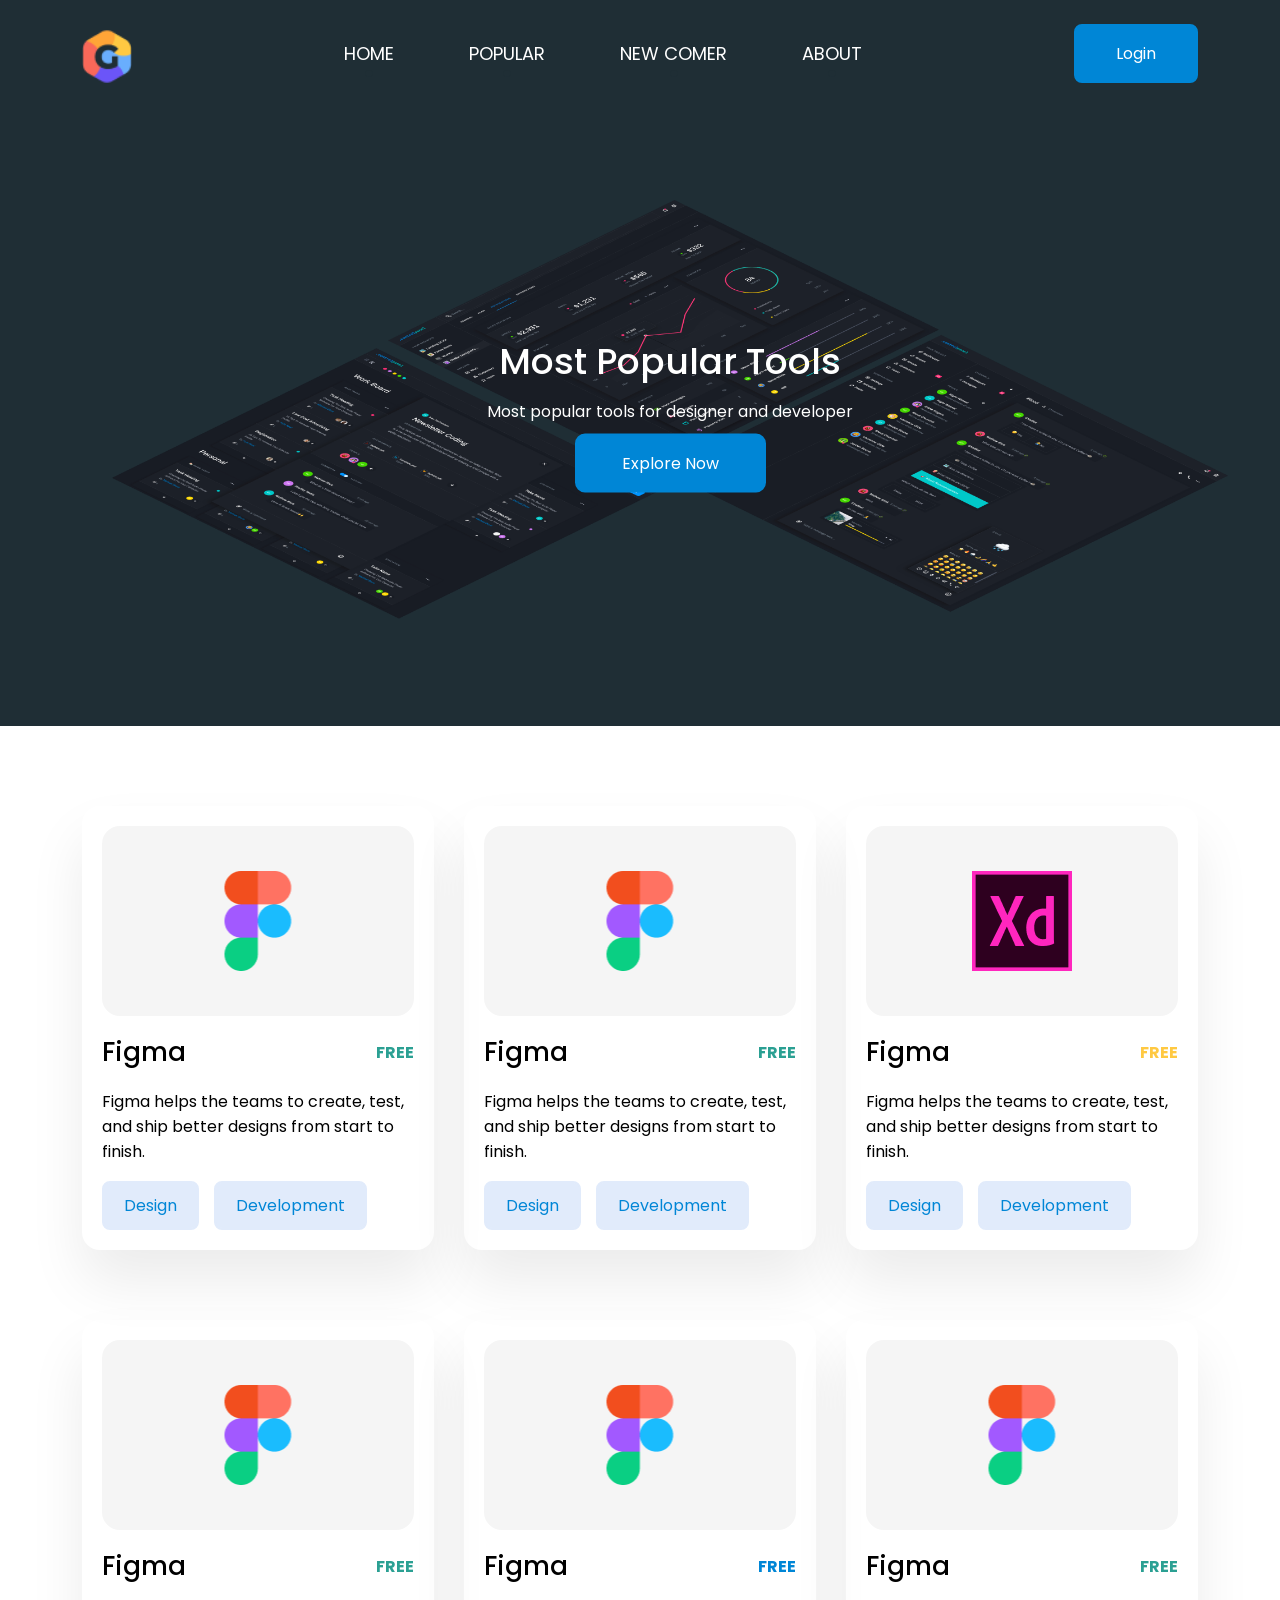
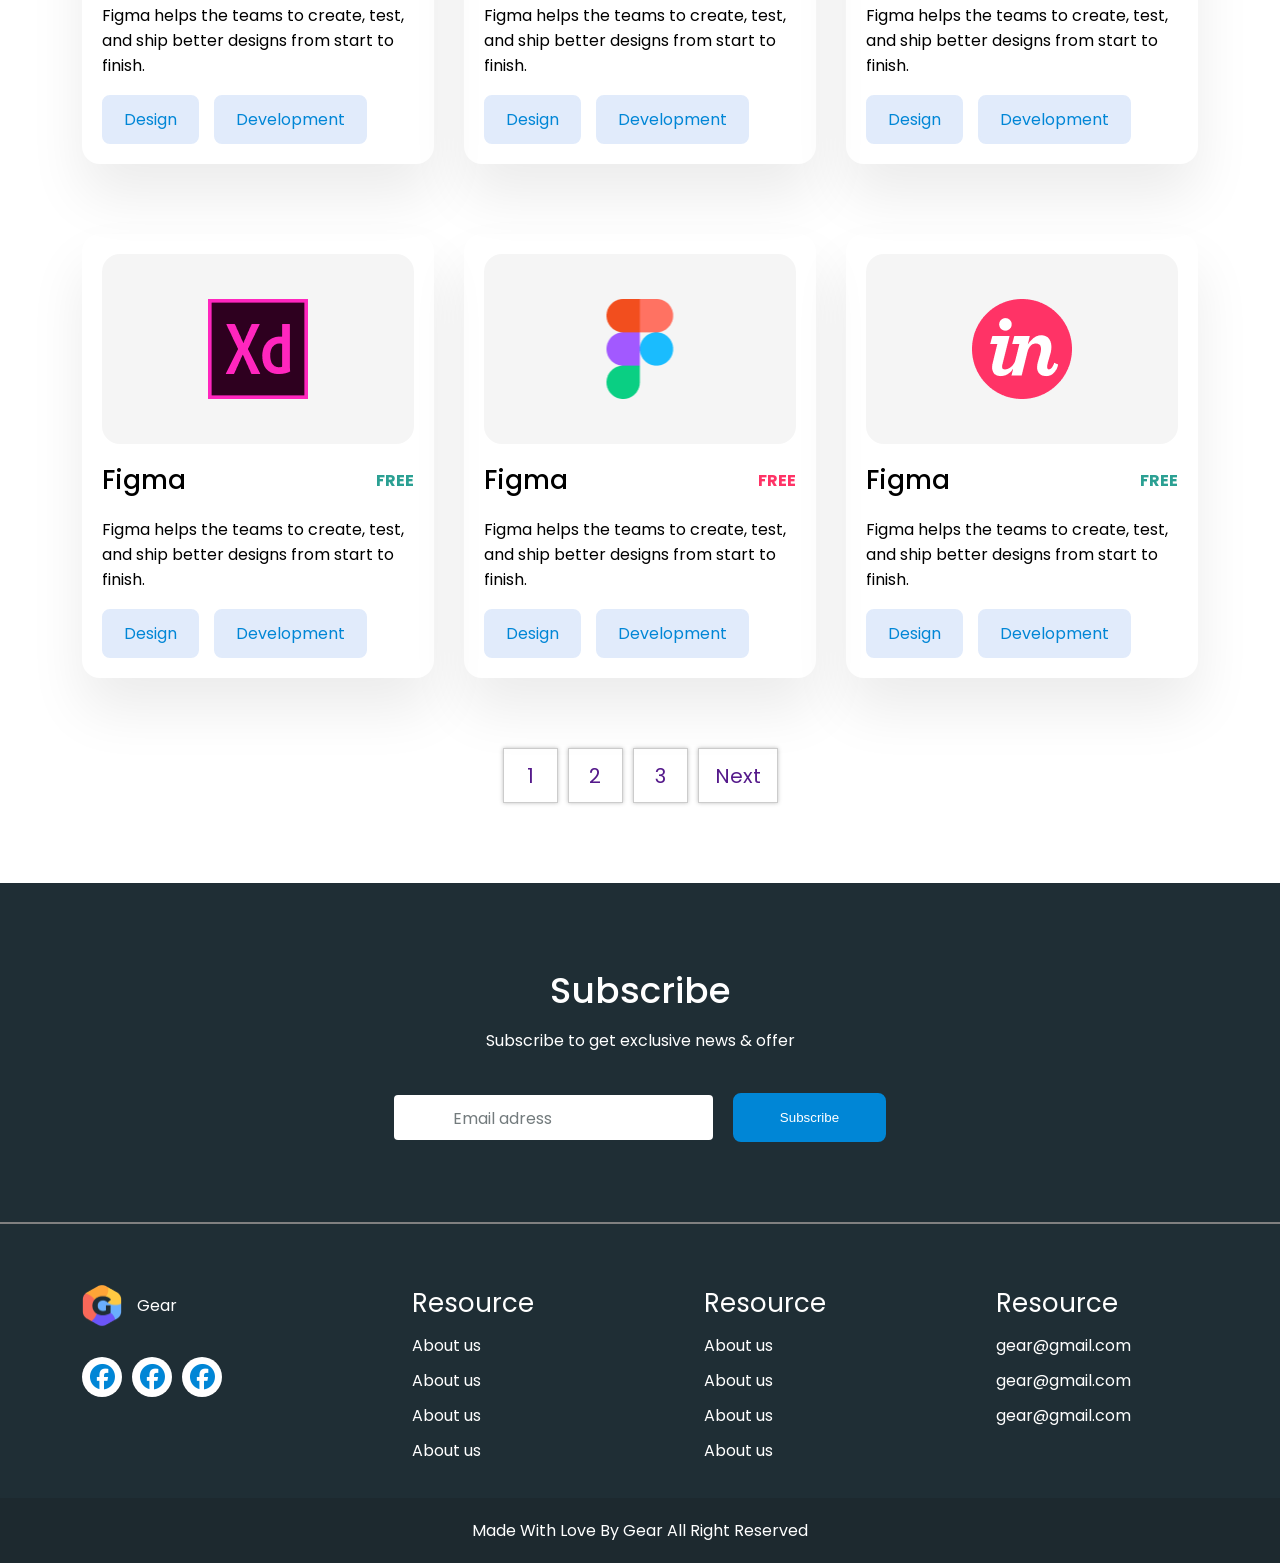
==== popular.html @ 7626b3de "start" ====
<!DOCTYPE html>
<html lang="en">
    <head>
        <meta charset="UTF-8" />
        <meta name="viewport" content="width=device-width, initial-scale=1.0" />
        <title>Popular</title>
        <link rel="stylesheet" href="./assets/sass/css/index.min.css" />
        <link rel="stylesheet" href="https://cdnjs.cloudflare.com/ajax/libs/font-awesome/6.5.0/css/all.min.css" />
        <link rel="icon" href="./assets/img/base/favicon.ico" />
    </head>
    <body>
        <header class="header">
            <div class="container">
                <nav class="header__nav">
                    <a href="./index.html" class="header__nav__logo">
                        <img src="./assets/img/base/logo.png" alt="" />
                    </a>
                    <div class="header__nav__list">
                        <a href="./index.html" class="link">HOME</a>
                        <a href="./popular.html" class="link">POPULAR</a>
                        <a href="" class="link">NEW COMER</a>
                        <a href="" class="link">ABOUT</a>
                        <a href="" class="header__nav__link">Login</a>
                    </div>
                    <a href="" class="header__nav__link">Login</a>
                    <button class="header__nav__bar"><i class="fa-solid fa-bars"></i></button>
                </nav>
            </div>
        </header>
        <main>
            <section class="intro">
                <div class="container">
                    <div class="intro__content">
                        <div class="intro__content__wrap">
                            <img class="intro__content__bg" src="./assets/img/popular/bg-img.png" alt="" />
                            <div class="frame">
                                <h2 class="frame__title">Most Popular Tools</h2>
                                <p class="frame__text">Most popular tools for designer and developer</p>
                                <a href="" class="frame__link">Explore Now</a>
                            </div>
                        </div>
                    </div>
                </div>
            </section>
            <section class="tools">
                <div class="container">
                    <div class="tools__content">
                        <div class="tools__content__main">
                            <div class="card">
                                <div class="card__span">
                                    <img src="./assets/img/home/popular-img1.png" alt="" class="card__span__img" />
                                </div>
                                <div class="card__wrap">
                                    <h3 class="card__wrap__title">Figma</h3>
                                    <b class="card__wrap__subtitle">FREE</b>
                                </div>
                                <p class="card__text">
                                    Figma helps the teams to create, test, and ship better designs from start to finish.
                                </p>
                                <div class="card__wrapper">
                                    <a href="" class="card__wrapper__link">Design</a>
                                    <a href="" class="card__wrapper__link">Development</a>
                                </div>
                            </div>
                            <div class="card">
                                <div class="card__span">
                                    <img src="./assets/img/home/popular-img1.png" alt="" class="card__span__img" />
                                </div>
                                <div class="card__wrap">
                                    <h3 class="card__wrap__title">Figma</h3>
                                    <b class="card__wrap__subtitle">FREE</b>
                                </div>
                                <p class="card__text">
                                    Figma helps the teams to create, test, and ship better designs from start to finish.
                                </p>
                                <div class="card__wrapper">
                                    <a href="" class="card__wrapper__link">Design</a>
                                    <a href="" class="card__wrapper__link">Development</a>
                                </div>
                            </div>
                            <div class="card">
                                <div class="card__span">
                                    <img src="./assets/img/popular/tools-img2.png" alt="" class="card__span__img" />
                                </div>
                                <div class="card__wrap">
                                    <h3 class="card__wrap__title">Figma</h3>
                                    <b class="card__wrap__subtitle">FREE</b>
                                </div>
                                <p class="card__text">
                                    Figma helps the teams to create, test, and ship better designs from start to finish.
                                </p>
                                <div class="card__wrapper">
                                    <a href="" class="card__wrapper__link">Design</a>
                                    <a href="" class="card__wrapper__link">Development</a>
                                </div>
                            </div>
                            <div class="card">
                                <div class="card__span">
                                    <img src="./assets/img/home/popular-img1.png" alt="" class="card__span__img" />
                                </div>
                                <div class="card__wrap">
                                    <h3 class="card__wrap__title">Figma</h3>
                                    <b class="card__wrap__subtitle">FREE</b>
                                </div>
                                <p class="card__text">
                                    Figma helps the teams to create, test, and ship better designs from start to finish.
                                </p>
                                <div class="card__wrapper">
                                    <a href="" class="card__wrapper__link">Design</a>
                                    <a href="" class="card__wrapper__link">Development</a>
                                </div>
                            </div>
                            <div class="card">
                                <div class="card__span">
                                    <img src="./assets/img/home/popular-img1.png" alt="" class="card__span__img" />
                                </div>
                                <div class="card__wrap">
                                    <h3 class="card__wrap__title">Figma</h3>
                                    <b class="card__wrap__subtitle">FREE</b>
                                </div>
                                <p class="card__text">
                                    Figma helps the teams to create, test, and ship better designs from start to finish.
                                </p>
                                <div class="card__wrapper">
                                    <a href="" class="card__wrapper__link">Design</a>
                                    <a href="" class="card__wrapper__link">Development</a>
                                </div>
                            </div>
                            <div class="card">
                                <div class="card__span">
                                    <img src="./assets/img/home/popular-img1.png" alt="" class="card__span__img" />
                                </div>
                                <div class="card__wrap">
                                    <h3 class="card__wrap__title">Figma</h3>
                                    <b class="card__wrap__subtitle">FREE</b>
                                </div>
                                <p class="card__text">
                                    Figma helps the teams to create, test, and ship better designs from start to finish.
                                </p>
                                <div class="card__wrapper">
                                    <a href="" class="card__wrapper__link">Design</a>
                                    <a href="" class="card__wrapper__link">Development</a>
                                </div>
                            </div>
                            <div class="card">
                                <div class="card__span">
                                    <img src="./assets/img/popular/tools-img2.png" alt="" class="card__span__img" />
                                </div>
                                <div class="card__wrap">
                                    <h3 class="card__wrap__title">Figma</h3>
                                    <b class="card__wrap__subtitle">FREE</b>
                                </div>
                                <p class="card__text">
                                    Figma helps the teams to create, test, and ship better designs from start to finish.
                                </p>
                                <div class="card__wrapper">
                                    <a href="" class="card__wrapper__link">Design</a>
                                    <a href="" class="card__wrapper__link">Development</a>
                                </div>
                            </div>
                            <div class="card">
                                <div class="card__span">
                                    <img src="./assets/img/home/popular-img1.png" alt="" class="card__span__img" />
                                </div>
                                <div class="card__wrap">
                                    <h3 class="card__wrap__title">Figma</h3>
                                    <b class="card__wrap__subtitle">FREE</b>
                                </div>
                                <p class="card__text">
                                    Figma helps the teams to create, test, and ship better designs from start to finish.
                                </p>
                                <div class="card__wrapper">
                                    <a href="" class="card__wrapper__link">Design</a>
                                    <a href="" class="card__wrapper__link">Development</a>
                                </div>
                            </div>
                            <div class="card">
                                <div class="card__span">
                                    <img src="./assets/img/popular/tools-img1.png" alt="" class="card__span__img" />
                                </div>
                                <div class="card__wrap">
                                    <h3 class="card__wrap__title">Figma</h3>
                                    <b class="card__wrap__subtitle">FREE</b>
                                </div>
                                <p class="card__text">
                                    Figma helps the teams to create, test, and ship better designs from start to finish.
                                </p>
                                <div class="card__wrapper">
                                    <a href="" class="card__wrapper__link">Design</a>
                                    <a href="" class="card__wrapper__link">Development</a>
                                </div>
                            </div>
                        </div>
                        <span class="tools__content__span">
                            <a href="" class="link">1</a>
                            <a href="" class="link">2</a>
                            <a href="" class="link">3</a>
                            <a href="" class="link">Next</a>
                        </span>
                    </div>
                </div>
            </section>
        </main>
        <section class="subscribe">
            <div class="container">
                <div class="subscribe__content">
                    <h2 class="subscribe__content__title">Subscribe</h2>
                    <p class="subscribe__content__text">Subscribe to get exclusive news & offer</p>
                    <div class="subscribe__content__wrap">
                        <label for="email" class="label">
                            <input type="email" name="email" id="email" class="label__inp" />
                            <p class="label__text">Email adress</p>
                        </label>
                        <button class="btn" type="submit">Subscribe</button>
                    </div>
                </div>
            </div>
        </section>
        <footer class="footer">
            <div class="container">
                <nav class="footer__nav">
                    <div class="footer__nav__logo">
                        <a href="" class="logo">
                            <img src="./assets/img/base/logo.png" alt="" />
                            Gear
                        </a>
                        <div class="wrap">
                            <a href="" class="wrap__link">
                                <i class="fa-brands fa-facebook"></i>
                            </a>
                            <a href="" class="wrap__link">
                                <i class="fa-brands fa-facebook"></i>
                            </a>
                            <a href="" class="wrap__link">
                                <i class="fa-brands fa-facebook"></i>
                            </a>
                        </div>
                    </div>
                    <ul class="footer__nav__list">
                        <li class="item">
                            <h3 class="item__title">Resource</h3>
                            <a href="" class="item__link">About us</a>
                            <a href="" class="item__link">About us</a>
                            <a href="" class="item__link">About us</a>
                            <a href="" class="item__link">About us</a>
                        </li>
                        <li class="item">
                            <h3 class="item__title">Resource</h3>
                            <a href="" class="item__link">About us</a>
                            <a href="" class="item__link">About us</a>
                            <a href="" class="item__link">About us</a>
                            <a href="" class="item__link">About us</a>
                        </li>
                        <li class="item">
                            <h3 class="item__title">Resource</h3>
                            <a href="" class="item__link">gear@gmail.com</a>
                            <a href="" class="item__link">gear@gmail.com</a>
                            <a href="" class="item__link">gear@gmail.com</a>
                        </li>
                    </ul>
                </nav>
            </div>
            <div class="line">
                <p class="line__text">Made With Love By Gear All Right Reserved</p>
            </div>
        </footer>
    </body>
</html>
---- assets/sass/css/index.min.css ----
@import url("https://fonts.googleapis.com/css2?family=Poppins:ital,wght@0,100;0,200;0,300;0,400;0,500;0,600;0,700;0,800;0,900;1,100;1,200;1,300;1,400;1,500;1,600;1,700;1,800;1,900&display=swap");
* {
  margin: 0;
  padding: 0;
  outline: none;
  box-sizing: border-box;
  -webkit-user-select: none;
     -moz-user-select: none;
          user-select: none;
}

html,
body {
  display: flex;
  flex-direction: column;
  height: 100vh;
  font-family: "Poppins", sans-serif;
  scroll-behavior: smooth;
}

::-webkit-scrollbar {
  width: 0.1rem;
  height: 0.1rem;
}

::-webkit-scrollbar-thumb {
  background-color: #000;
  border-radius: 1rem;
}

input {
  border: 0;
  padding-left: 10px;
}

button {
  border: 0;
  cursor: pointer;
}

a {
  text-decoration: none;
  /* white-space: nowrap; */
}

li {
  list-style-type: none;
}

.container {
  width: 1320px;
  margin: 0 auto;
  padding: 0 12px;
}

@media (max-width: 1399px) {
  .container {
    width: 1140px;
  }
}
@media (max-width: 1199px) {
  .container {
    width: 960px;
  }
}
@media (max-width: 991px) {
  .container {
    width: 720px;
  }
}
@media (max-width: 767px) {
  .container {
    width: 540px;
  }
}
@media (max-width: 575px) {
  .container {
    width: 100%;
  }
}
.header {
  padding: 24px 0;
  height: 100px;
  background-color: #1F2E35;
  position: fixed;
  width: 100%;
  z-index: 3;
}
.header__nav {
  display: flex;
  gap: 20px;
  justify-content: space-between;
  align-items: center;
}
.header__nav__logo {
  width: 50px;
  height: 50px;
}
.header__nav__logo img {
  width: 100%;
}
.header__nav__list {
  display: flex;
  gap: 75px;
}
@media (max-width: 991px) {
  .header__nav__list {
    background-color: #1F2E35;
    position: fixed;
    width: 70vw;
    height: 70vh;
    right: -800px;
  }
}
.header__nav__list .header__nav__link {
  display: none;
}
.header__nav__list .link {
  color: #fff;
  font-size: 18px;
  position: relative;
}
.header__nav__list .link::before {
  transition: all 0.3s ease;
  content: "";
  width: 7px;
  height: 7px;
  background-color: #1F2E35;
  border-radius: 50%;
  position: absolute;
  bottom: -10px;
  left: 50%;
  transform: translate(-50%);
}
.header__nav__list .link:hover::before {
  background-color: #fff;
}
.header__nav__link {
  border-radius: 8px;
  color: #fff;
  padding: 15px 40px;
  background-color: #0086D6;
  border: 2px solid #0086D6;
  transition: all 0.3s ease;
}
@media (max-width: 991px) {
  .header__nav__link {
    display: none;
  }
}
.header__nav__link:hover {
  background-color: transparent;
  color: #0086D6;
  border: 2px solid #0086D6;
}
.header__nav__link:active {
  transform: scale(0.9);
}
.header__nav__bar {
  display: none;
  width: 70px;
  height: 60px;
  background-color: #0086D6;
  border-radius: 8px;
}
.header__nav__bar .header__nav__list:has(.header__nav__bar:hover) {
  right: 0px;
}
@media (max-width: 991px) {
  .header__nav__bar {
    display: block;
    font-size: 30px;
    color: #fff;
  }
}

.intro {
  padding: 70px 0;
  margin-top: 100px;
  background-color: #1F2E35;
}
.intro__content {
  display: flex;
  gap: 60px;
  align-items: center;
}
@media (max-width: 991px) {
  .intro__content {
    flex-direction: column-reverse;
  }
}
.intro__content__el {
  display: flex;
  flex-direction: column;
  gap: 20px;
  align-items: flex-start;
  min-width: 300px;
  flex: 1;
}
.intro__content__el .title {
  font-weight: 500;
  color: #fff;
  font-size: 40px;
  width: 80%;
}
@media (max-width: 991px) {
  .intro__content__el .title {
    font-size: 36px;
  }
}
@media (max-width: 767px) {
  .intro__content__el .title {
    font-size: 30px;
  }
}
@media (max-width: 575px) {
  .intro__content__el .title {
    font-size: 26px;
  }
}
.intro__content__el .text {
  font-size: 17px;
  color: #fff;
  font-weight: 400;
  width: 80%;
}
@media (max-width: 575px) {
  .intro__content__el .text {
    font-size: 15px;
  }
}
.intro__content__el .link {
  border-radius: 8px;
  color: #fff;
  padding: 16px 50px;
  background-color: #0086D6;
  border: 2px solid #0086D6;
  transition: all 0.3s ease;
}
.intro__content__el .link:hover {
  background-color: transparent;
  color: #0086D6;
  border: 2px solid #0086D6;
}
.intro__content__el .link:active {
  transform: scale(0.9);
}
.intro__content__el .wrap {
  display: flex;
  position: relative;
  align-items: center;
  margin-top: 50px;
}
.intro__content__el .wrap__img {
  width: 50px;
  height: 50px;
  border-radius: 50%;
  border: 6px solid #fff;
  position: absolute;
  z-index: 2;
  margin-left: 20px;
}
.intro__content__el .wrap__img:nth-child(1) {
  z-index: 1;
  left: -20px;
}
.intro__content__el .wrap__text {
  color: #fff;
  margin-left: 80px;
}
.intro__content__el .wrap__text span {
  color: #0086D6;
}
.intro__content__img {
  min-width: 300px;
  flex: 1;
}
.intro__content__img img {
  width: 100%;
}

.popular {
  padding: 80px 0;
}
.popular__content {
  display: flex;
  flex-direction: column;
  gap: 10px;
}
.popular__content__wrap {
  display: flex;
  gap: 25px;
  text-align: center;
  margin: 0 auto;
  flex-wrap: wrap;
}
.popular__content__wrap .card {
  display: flex;
  flex-direction: column;
  gap: 14px;
  min-width: 300px;
  flex: 1;
}
.popular__content__wrap .card:hover .card__number {
  transform: scale(1.3);
  text-shadow: 10px 10px 2px #FFC942;
}
.popular__content__wrap .card:nth-child(2) .card__number {
  color: #2BA093;
}
.popular__content__wrap .card:nth-child(3) .card__number {
  color: #FF3366;
}
.popular__content__wrap .card__number {
  color: #0086D6;
  font-size: 32px;
  transition: all 0.3s ease;
}
.popular__content__wrap .card__title {
  font-weight: 500;
  font-size: 24px;
}
.popular__content__wrap .card__text {
  width: 70%;
  margin: 0 auto;
}
.popular__content__title {
  margin-top: 140px;
  text-align: center;
  font-weight: 500;
  color: #000;
  font-size: 36px;
}
@media (max-width: 767px) {
  .popular__content__title {
    font-size: 28px;
  }
}
@media (max-width: 575px) {
  .popular__content__title {
    font-size: 20px;
  }
}
.popular__content__info {
  margin-bottom: 70px;
  color: #475E69;
  text-align: center;
}
.popular__content__wrapper {
  display: flex;
  gap: 40px;
  margin: 0 auto;
  flex-wrap: wrap;
}
.popular__content__wrapper .card {
  display: flex;
  flex-direction: column;
  gap: 17px;
  border-radius: 18px;
  min-width: 300px;
  flex: 1;
  padding: 20px;
  transition: all 0.3s ease;
  box-shadow: 0px 32px 56px 0px rgba(0, 0, 0, 0.0784313725);
  margin-bottom: 40px;
  min-width: 300px;
  flex: 1;
}
.popular__content__wrapper .card:hover {
  transform: scale(1.1);
  box-shadow: 0px 0px 4px 0px rgba(0, 0, 0, 0.2509803922);
}
.popular__content__wrapper .card:nth-child(3) .card__wrap__subtitle {
  color: #FFC942;
}
.popular__content__wrapper .card__span {
  width: 100%;
  height: 190px;
  background-color: #f5f5f5;
  border-radius: 18px;
  position: relative;
}
.popular__content__wrapper .card__span img {
  position: absolute;
  top: 50%;
  left: 50%;
  transform: translate(-50%, -50%);
}
.popular__content__wrapper .card__wrap {
  gap: 20px;
  display: flex;
  justify-content: space-between;
  align-items: center;
}
.popular__content__wrapper .card__wrap__title {
  font-size: 26px;
  color: #000;
  font-weight: 500;
}
@media (max-width: 767px) {
  .popular__content__wrapper .card__wrap__title {
    font-size: 22px;
  }
}
@media (max-width: 575px) {
  .popular__content__wrapper .card__wrap__title {
    font-size: 20px;
  }
}
.popular__content__wrapper .card__wrap__subtitle {
  color: #2BA093;
}
.popular__content__wrapper .card__wrapper {
  display: flex;
  gap: 15px;
}
.popular__content__wrapper .card__wrapper a {
  border-radius: 8px;
  color: #0086D6;
  padding: 10px 20px;
  background-color: #E1EBFB;
  border: 2px solid #E1EBFB;
  transition: all 0.3s ease;
}
.popular__content__wrapper .card__wrapper a:hover {
  background-color: transparent;
  color: #E1EBFB;
  border: 2px solid #E1EBFB;
}
.popular__content__wrapper .card__wrapper a:active {
  transform: scale(0.9);
}
.popular__content__link {
  margin: 0 auto;
  text-align: center;
  border-radius: 10px;
  color: #fff;
  padding: 17px 50px;
  background-color: #333E44;
  border: 2px solid #333E44;
  transition: all 0.3s ease;
}
.popular__content__link:hover {
  background-color: transparent;
  color: #333E44;
  border: 2px solid #333E44;
}
.popular__content__link:active {
  transform: scale(0.9);
}

.new {
  padding: 80px 0;
  background-color: #f9f9f9;
}
.new__content {
  display: flex;
  flex-direction: column;
  gap: 10px;
}
.new__content__title {
  text-align: center;
  font-weight: 500;
  color: #000;
  font-size: 36px;
}
@media (max-width: 767px) {
  .new__content__title {
    font-size: 28px;
  }
}
@media (max-width: 575px) {
  .new__content__title {
    font-size: 20px;
  }
}
.new__content__info {
  text-align: center;
  font-style: 18px;
  color: #475E69;
}
.new__content__wrap {
  display: flex;
  flex-wrap: wrap;
  gap: 50px;
  margin-top: 40px;
}
.new__content__wrap .card {
  border-radius: 8px;
  background-color: #fff;
  padding: 25px;
  box-shadow: 0px 0px 4px 0px rgba(0, 0, 0, 0.2509803922);
  min-width: 400px;
  flex: 1;
  display: flex;
  align-items: center;
  gap: 25px;
  margin-bottom: 30px;
}
.new__content__wrap .card:nth-child(3) .card__el__wrap .subtitle {
  color: #0086D6;
}
.new__content__wrap .card:nth-child(4) .card__el__wrap .subtitle {
  color: #FFC942;
}
.new__content__wrap .card:hover .card__img {
  transform: scale(1.2);
}
.new__content__wrap .card__img {
  width: 120px;
  height: 120px;
  background-color: #F5F5F5;
  display: flex;
  align-items: center;
  justify-content: center;
  border-radius: 4px;
  transition: all 0.3s ease;
}
.new__content__wrap .card__img img {
  width: 65px;
  height: 100px;
}
.new__content__wrap .card__el {
  display: flex;
  flex-direction: column;
  gap: 7px;
}
.new__content__wrap .card__el__wrap {
  display: flex;
  justify-content: space-between;
  gap: 10px;
}
.new__content__wrap .card__el__wrap .title {
  font-size: 26px;
  color: #000;
  font-weight: 500;
}
@media (max-width: 767px) {
  .new__content__wrap .card__el__wrap .title {
    font-size: 22px;
  }
}
@media (max-width: 575px) {
  .new__content__wrap .card__el__wrap .title {
    font-size: 20px;
  }
}
.new__content__wrap .card__el__wrap .subtitle {
  color: #2BA093;
}
.new__content__wrap .card__el__wrapper {
  display: flex;
  gap: 15px;
}
.new__content__wrap .card__el__wrapper .link {
  border-radius: 8px;
  color: #0086D6;
  padding: 7px 20px;
  background-color: #E1EBFB;
  border: 2px solid #E1EBFB;
  transition: all 0.3s ease;
  font-weight: 500;
}
.new__content__wrap .card__el__wrapper .link:hover {
  background-color: transparent;
  color: #E1EBFB;
  border: 2px solid #E1EBFB;
}
.new__content__wrap .card__el__wrapper .link:active {
  transform: scale(0.9);
}
.new__content__link {
  border-radius: 10px;
  color: #fff;
  padding: 17px 45px;
  background-color: #333E44;
  border: 2px solid #333E44;
  transition: all 0.3s ease;
  margin: 0 auto;
}
.new__content__link:hover {
  background-color: transparent;
  color: #333E44;
  border: 2px solid #333E44;
}
.new__content__link:active {
  transform: scale(0.9);
}

.brand {
  padding: 70px 0;
}
.brand__content {
  display: flex;
  flex-direction: column;
  gap: 10px;
}
.brand__content__title {
  font-weight: 500;
  color: #000;
  font-size: 36px;
  text-align: center;
}
@media (max-width: 767px) {
  .brand__content__title {
    font-size: 28px;
  }
}
@media (max-width: 575px) {
  .brand__content__title {
    font-size: 20px;
  }
}
.brand__content__text {
  color: #475E69;
  text-align: center;
  margin-bottom: 32px;
}
.brand__content__wrap {
  display: flex;
  gap: 25px;
  margin: 0 auto;
  flex-wrap: wrap;
}
.brand__content__wrap .card {
  padding: 20px;
  display: flex;
  flex-direction: column;
  gap: 15px;
  min-width: 300px;
  flex: 1;
}
.brand__content__wrap .card img {
  width: 110px;
  margin: 0 auto;
}
.brand__content__wrap .card__text {
  color: #475E69;
  text-align: center;
}

.review {
  padding: 80px 0;
  background-color: #F9F9F9;
}
.review__content {
  display: flex;
  flex-direction: column;
  gap: 10px;
}
.review__content__title {
  text-align: center;
  font-weight: 500;
  color: #000;
  font-size: 36px;
}
@media (max-width: 767px) {
  .review__content__title {
    font-size: 28px;
  }
}
@media (max-width: 575px) {
  .review__content__title {
    font-size: 20px;
  }
}
.review__content__text {
  color: #475E69;
  font-size: 18px;
  text-align: center;
  margin-bottom: 45px;
}
.review__content__wrap {
  margin: 0 auto;
  display: flex;
  gap: 25px;
  flex-wrap: wrap;
}
.review__content__wrap .card {
  display: flex;
  flex-direction: column;
  gap: 15px;
  padding: 20px;
  border: 1px solid #DEDEDE;
  background-color: #fff;
  min-width: 300px;
  flex: 1;
}
.review__content__wrap .card__icons {
  display: flex;
  gap: 5px;
  color: #FFC942;
}
.review__content__wrap .card__icons i:nth-child(5) {
  color: #F9F9F9;
}
.review__content__wrap .card__text {
  color: #475E69;
}
.review__content__wrap .card__wrap {
  display: flex;
  gap: 10px;
  align-items: center;
}
.review__content__wrap .card__wrap__img img {
  width: 65px;
  height: 65px;
  border-radius: 50%;
}
.review__content__wrap .card__wrap__el {
  display: flex;
  flex-direction: column;
  gap: 0px;
}
.review__content__wrap .card__wrap__el .title {
  font-weight: 500;
}
.review__content__wrap .card__wrap__el .info {
  font-weight: 400;
  color: #475E69;
}

.subscribe {
  padding: 80px 0;
  background-color: #1F2E35;
  border-bottom: 2px solid gray;
}
.subscribe__content {
  display: flex;
  flex-direction: column;
  gap: 10px;
}
.subscribe__content__title {
  font-weight: 500;
  color: #fff;
  font-size: 36px;
  text-align: center;
}
@media (max-width: 767px) {
  .subscribe__content__title {
    font-size: 28px;
  }
}
@media (max-width: 575px) {
  .subscribe__content__title {
    font-size: 20px;
  }
}
.subscribe__content__text {
  color: #fff;
  text-align: center;
  margin-bottom: 30px;
}
.subscribe__content__wrap {
  display: flex;
  margin: 0 auto;
  gap: 20px;
  align-items: center;
}
@media (max-width: 991px) {
  .subscribe__content__wrap {
    flex-direction: column;
  }
}
.subscribe__content__wrap .label {
  position: relative;
}
.subscribe__content__wrap .label__inp {
  padding: 15px 75px;
  border-radius: 4px;
}
.subscribe__content__wrap .label__inp:focus + .label__text {
  top: -3px;
  left: -40px;
  color: gray;
}
.subscribe__content__wrap .label__text {
  transition: all 0.3s ease;
  position: absolute;
  color: #737b7d;
  top: 50%;
  left: 10px;
  transform: translate(50%, -50%);
}
.subscribe__content__wrap .btn {
  border-radius: 8px;
  color: #fff;
  padding: 15px 45px;
  background-color: #0086D6;
  border: 2px solid #0086D6;
  transition: all 0.3s ease;
}
.subscribe__content__wrap .btn:hover {
  background-color: transparent;
  color: #0086D6;
  border: 2px solid #0086D6;
}
.subscribe__content__wrap .btn:active {
  transform: scale(0.9);
}

.intro {
  padding: 100px;
  margin-top: 100px;
  background-color: #1f2e35;
}
.intro__content {
  display: flex;
  gap: 100px;
}
.intro__content__wrap {
  z-index: 2;
  min-width: 400px;
  flex: 1;
  position: relative;
}
.intro__content__wrap img {
  width: 100%;
  z-index: 1;
}
.intro__content__wrap .frame {
  position: absolute;
  display: flex;
  flex-direction: column;
  gap: 10px;
  text-align: center;
  color: #fff;
  align-items: center;
  top: 50%;
  left: 50%;
  transform: translate(-50%, -50%);
}
.intro__content__wrap .frame__title {
  font-weight: 500;
  color: #fff;
  font-size: 36px;
}
@media (max-width: 767px) {
  .intro__content__wrap .frame__title {
    font-size: 28px;
  }
}
@media (max-width: 575px) {
  .intro__content__wrap .frame__title {
    font-size: 20px;
  }
}
.intro__content__wrap .frame__link {
  border-radius: 10px;
  color: #fff;
  padding: 15px 45px;
  background-color: #0086D6;
  border: 2px solid #0086D6;
  transition: all 0.3s ease;
}
.intro__content__wrap .frame__link:hover {
  background-color: transparent;
  color: #0086D6;
  border: 2px solid #0086D6;
}
.intro__content__wrap .frame__link:active {
  transform: scale(0.9);
}

.tools {
  padding: 80px 0;
}
.tools__content {
  display: flex;
  flex-direction: column;
  gap: 30px;
}
.tools__content__main {
  display: flex;
  gap: 30px;
  flex-wrap: wrap;
}
.tools__content__main .card {
  display: flex;
  flex-direction: column;
  gap: 17px;
  border-radius: 18px;
  min-width: 350px;
  flex: 1;
  padding: 20px;
  transition: all 0.3s ease;
  box-shadow: 0px 32px 56px 0px rgba(0, 0, 0, 0.0784313725);
  margin-bottom: 40px;
  flex: 1;
}
.tools__content__main .card:hover {
  transform: scale(1.1);
  box-shadow: 0px 0px 4px 0px rgba(0, 0, 0, 0.2509803922);
}
.tools__content__main .card:nth-child(3) .card__wrap__subtitle {
  color: #FFC942;
}
.tools__content__main .card:nth-child(8) .card__wrap__subtitle {
  color: #FF3366;
}
.tools__content__main .card:nth-child(5) .card__wrap__subtitle {
  color: #0086D6;
}
.tools__content__main .card__span {
  width: 100%;
  height: 190px;
  background-color: #f5f5f5;
  border-radius: 18px;
  position: relative;
}
.tools__content__main .card__span img {
  position: absolute;
  top: 50%;
  left: 50%;
  transform: translate(-50%, -50%);
}
.tools__content__main .card__wrap {
  gap: 20px;
  display: flex;
  justify-content: space-between;
  align-items: center;
}
.tools__content__main .card__wrap__title {
  font-size: 26px;
  color: #000;
  font-weight: 500;
}
@media (max-width: 767px) {
  .tools__content__main .card__wrap__title {
    font-size: 22px;
  }
}
@media (max-width: 575px) {
  .tools__content__main .card__wrap__title {
    font-size: 20px;
  }
}
.tools__content__main .card__wrap__subtitle {
  color: #2BA093;
}
.tools__content__main .card__wrapper {
  display: flex;
  gap: 15px;
}
.tools__content__main .card__wrapper a {
  border-radius: 8px;
  color: #0086D6;
  padding: 10px 20px;
  background-color: #E1EBFB;
  border: 2px solid #E1EBFB;
  transition: all 0.3s ease;
}
.tools__content__main .card__wrapper a:hover {
  background-color: transparent;
  color: #E1EBFB;
  border: 2px solid #E1EBFB;
}
.tools__content__main .card__wrapper a:active {
  transform: scale(0.9);
}
.tools__content__span {
  display: flex;
  gap: 10px;
  margin: 0 auto;
}
.tools__content__span .link {
  width: 55px;
  height: 55px;
  box-shadow: 0px 0px 4px 0px rgba(0, 0, 0, 0.2509803922);
  border: 1px solid rgba(0, 0, 0, 0.2);
  transition: all 0.3s ease;
  display: flex;
  align-items: center;
  justify-content: center;
  font-size: 20px;
}
.tools__content__span .link:last-child {
  width: 80px;
}
.tools__content__span .link:hover {
  background-color: #000;
  color: #fff;
  transform: scale(1.1);
}

.footer {
  padding: 60px 0;
  background-color: #1F2E35;
  position: relative;
}
.footer__nav {
  display: flex;
  gap: 190px;
  flex-wrap: wrap;
}
@media (max-width: 991px) {
  .footer__nav {
    gap: 30px;
    flex-direction: column;
    text-align: center;
  }
}
.footer__nav__logo {
  display: flex;
  flex-direction: column;
  gap: 30px;
}
@media (max-width: 991px) {
  .footer__nav__logo {
    margin: 0 auto;
  }
}
.footer__nav__logo .logo {
  display: flex;
  gap: 15px;
  align-items: center;
  color: white;
}
.footer__nav__logo .logo img {
  width: 40px;
  height: 43px;
}
.footer__nav__logo .wrap {
  display: flex;
  gap: 10px;
}
.footer__nav__logo .wrap a {
  width: 40px;
  height: 40px;
  background-color: #fff;
  display: flex;
  align-items: center;
  justify-content: center;
  border-radius: 50%;
}
.footer__nav__logo .wrap a i {
  color: #0086D6;
  font-size: 25px;
}
.footer__nav__list {
  display: flex;
  gap: 170px;
  margin-bottom: 40px;
}
@media (max-width: 991px) {
  .footer__nav__list {
    flex-direction: column;
    gap: 35px;
  }
}
.footer__nav__list .item {
  display: flex;
  flex-direction: column;
  gap: 10px;
  align-items: flex-start;
}
.footer__nav__list .item a {
  position: relative;
}
.footer__nav__list .item a::before {
  transition: all 0.3s ease;
  content: "";
  height: 2px;
  background-color: #fff;
  position: absolute;
  width: 0%;
  bottom: -7px;
  left: 0;
}
.footer__nav__list .item a:hover::before {
  width: 100%;
}
.footer__nav__list .item__title {
  font-size: 26px;
  color: #fff;
  font-weight: 400;
}
@media (max-width: 767px) {
  .footer__nav__list .item__title {
    font-size: 22px;
  }
}
@media (max-width: 575px) {
  .footer__nav__list .item__title {
    font-size: 20px;
  }
}
.footer__nav__list .item__link {
  color: #fff;
}
.footer .line {
  width: 100%;
  background-color: #1d292f;
  position: absolute;
  bottom: 0;
  padding: 20px;
  color: white;
  text-align: center;
}/*# sourceMappingURL=index.min.css.map */
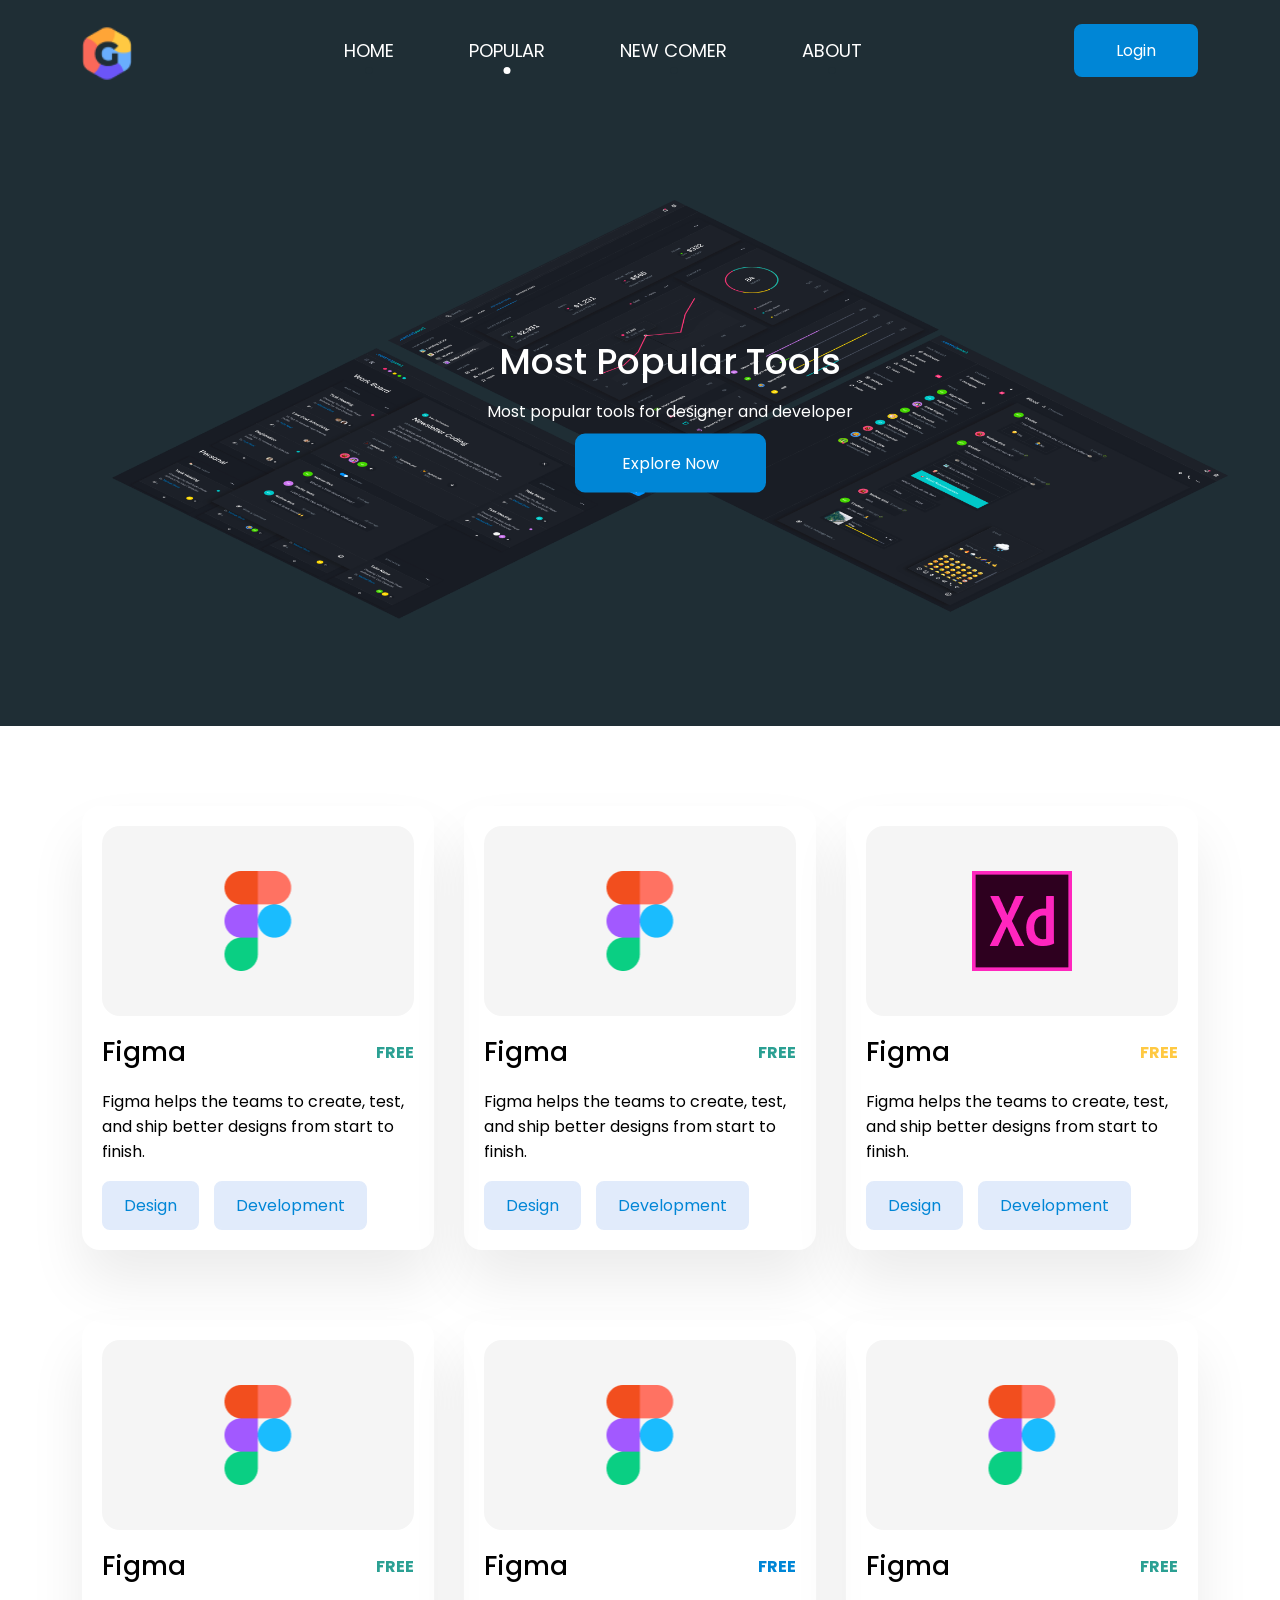
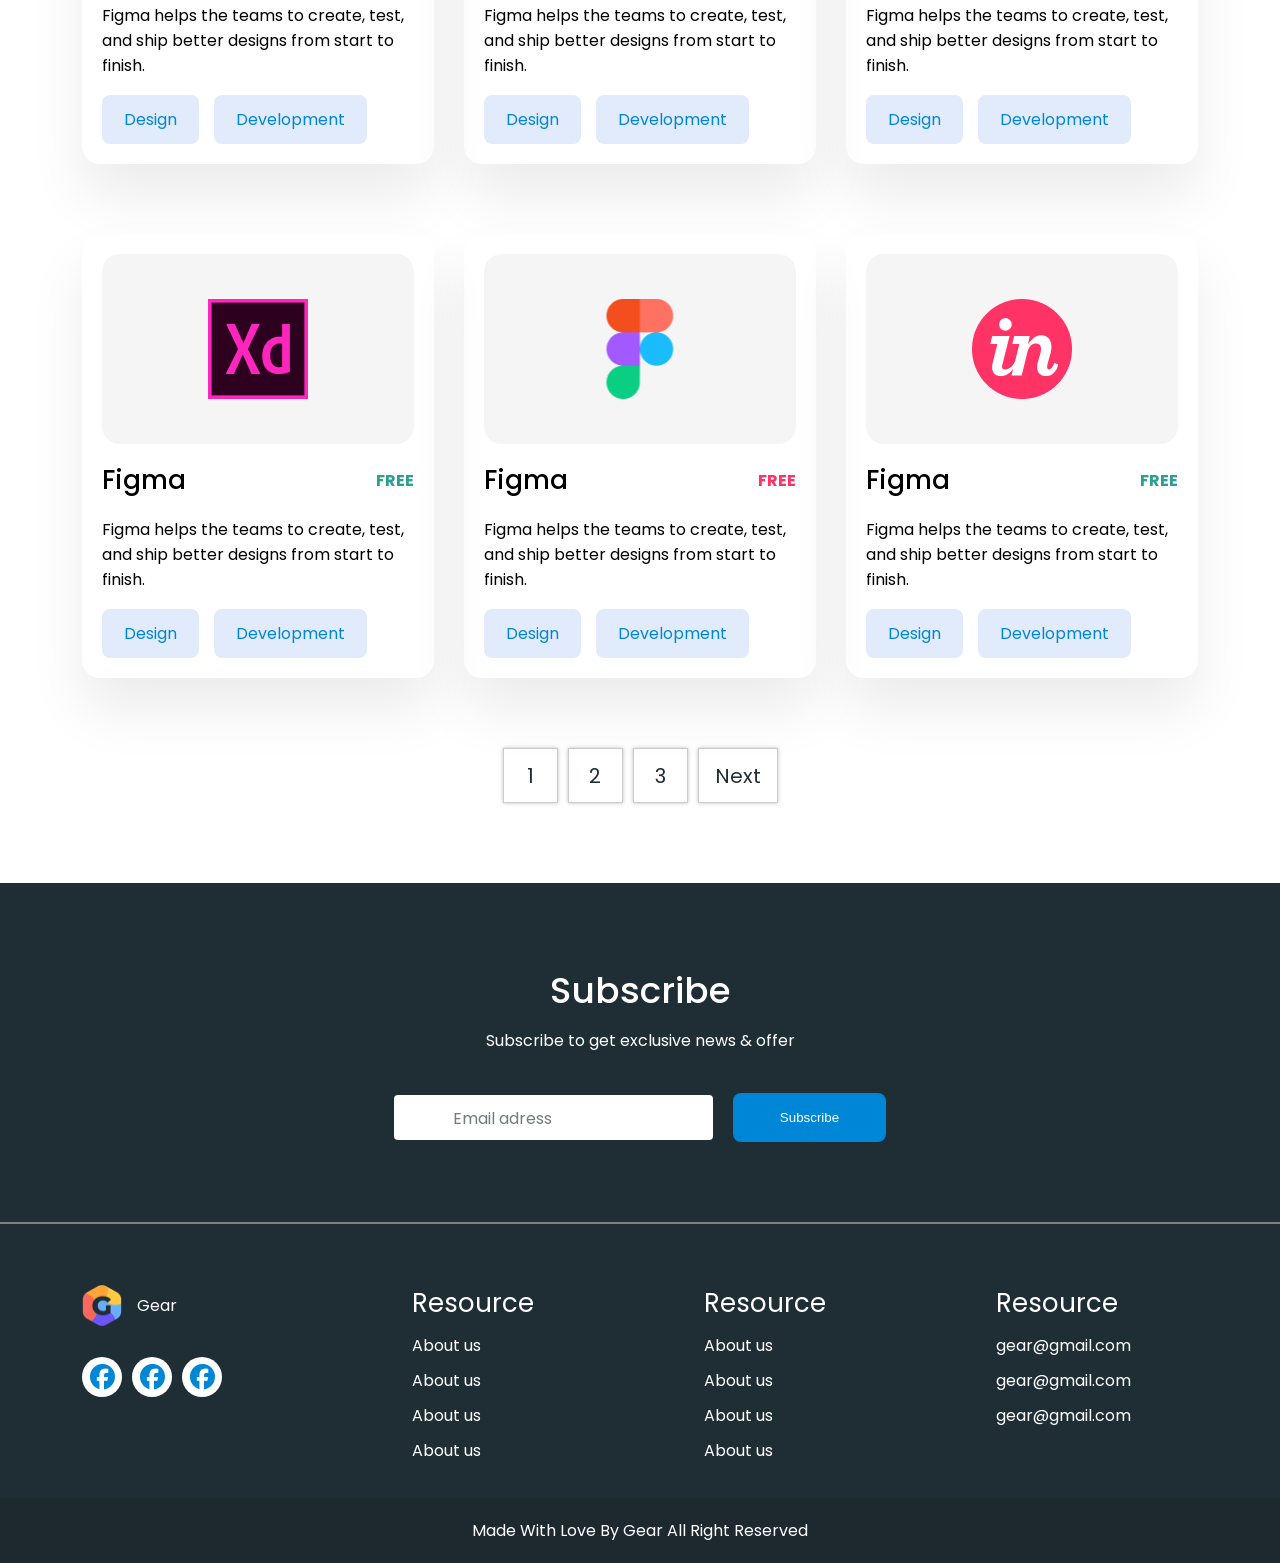
==== commit c41ff383: "finish" ====
--- a/popular.html
+++ b/popular.html
@@ -1,10 +1,10 @@
-<!DOCTYPE html>
+<!doctype html>
 <html lang="en">
     <head>
         <meta charset="UTF-8" />
         <meta name="viewport" content="width=device-width, initial-scale=1.0" />
         <title>Popular</title>
-        <link rel="stylesheet" href="./assets/sass/css/index.min.css" />
+        <link rel="stylesheet" href="./assets/sass/css/popular.min.css" />
         <link rel="stylesheet" href="https://cdnjs.cloudflare.com/ajax/libs/font-awesome/6.5.0/css/all.min.css" />
         <link rel="icon" href="./assets/img/base/favicon.ico" />
     </head>
@@ -17,10 +17,10 @@
                     </a>
                     <div class="header__nav__list">
                         <a href="./index.html" class="link">HOME</a>
-                        <a href="./popular.html" class="link">POPULAR</a>
-                        <a href="" class="link">NEW COMER</a>
-                        <a href="" class="link">ABOUT</a>
-                        <a href="" class="header__nav__link">Login</a>
+                        <a href="./popular.html" class="link actNav">POPULAR</a>
+                        <a href="./comer.html" class="link">NEW COMER</a>
+                        <a href="./about.html" class="link">ABOUT</a>
+                        <a href="#  " class="header__nav__link">Login</a>
                     </div>
                     <a href="" class="header__nav__link">Login</a>
                     <button class="header__nav__bar"><i class="fa-solid fa-bars"></i></button>
--- a/assets/sass/css/popular.min.css
+++ b/assets/sass/css/popular.min.css
@@ -0,0 +1,565 @@
+@import url("https://fonts.googleapis.com/css2?family=Poppins:ital,wght@0,100;0,200;0,300;0,400;0,500;0,600;0,700;0,800;0,900;1,100;1,200;1,300;1,400;1,500;1,600;1,700;1,800;1,900&display=swap");
+* {
+  margin: 0;
+  padding: 0;
+  outline: none;
+  box-sizing: border-box;
+  -webkit-user-select: none;
+     -moz-user-select: none;
+          user-select: none;
+}
+
+html,
+body {
+  display: flex;
+  flex-direction: column;
+  height: 100vh;
+  font-family: "Poppins", sans-serif;
+  scroll-behavior: smooth;
+}
+
+::-webkit-scrollbar {
+  width: 0.1rem;
+  height: 0.1rem;
+}
+
+::-webkit-scrollbar-thumb {
+  background-color: #000;
+  border-radius: 1rem;
+}
+
+input {
+  border: 0;
+  padding-left: 10px;
+}
+
+button {
+  border: 0;
+  cursor: pointer;
+}
+
+a {
+  text-decoration: none;
+  /* white-space: nowrap; */
+}
+
+li {
+  list-style-type: none;
+}
+
+.container {
+  width: 1320px;
+  margin: 0 auto;
+  padding: 0 12px;
+}
+
+@media (max-width: 1399px) {
+  .container {
+    width: 1140px;
+  }
+}
+@media (max-width: 1199px) {
+  .container {
+    width: 960px;
+  }
+}
+@media (max-width: 991px) {
+  .container {
+    width: 720px;
+  }
+}
+@media (max-width: 767px) {
+  .container {
+    width: 540px;
+  }
+}
+@media (max-width: 575px) {
+  .container {
+    width: 100%;
+  }
+}
+.header {
+  padding: 24px 0;
+  height: 100px;
+  background-color: #1F2E35;
+  position: fixed;
+  width: 100%;
+  z-index: 3;
+}
+.header__nav {
+  display: flex;
+  gap: 20px;
+  justify-content: space-between;
+  align-items: center;
+}
+.header__nav__logo {
+  width: 50px;
+  height: 50px;
+}
+.header__nav__logo img {
+  width: 100%;
+}
+.header__nav__list {
+  display: flex;
+  gap: 75px;
+}
+@media (max-width: 991px) {
+  .header__nav__list {
+    background-color: #1F2E35;
+    position: fixed;
+    width: 70vw;
+    height: 70vh;
+    right: -800px;
+  }
+}
+.header__nav__list .header__nav__link {
+  display: none;
+}
+.header__nav__list .link {
+  color: #fff;
+  font-size: 18px;
+  position: relative;
+}
+.header__nav__list .link::before {
+  transition: all 0.3s ease;
+  content: "";
+  width: 7px;
+  height: 7px;
+  background-color: #1F2E35;
+  border-radius: 50%;
+  position: absolute;
+  bottom: -10px;
+  left: 50%;
+  transform: translate(-50%);
+}
+.header__nav__list .link:hover::before {
+  background-color: #fff;
+}
+@media (max-width: 991px) {
+  .header__nav__link {
+    display: none;
+  }
+}
+.header__nav__link {
+  border-radius: 8px;
+  color: #fff;
+  padding: 12px 40px;
+  background-color: #0086D6;
+  border: 2px solid #0086D6;
+  transition: all 0.3s ease;
+}
+.header__nav__link:hover {
+  background-color: transparent;
+  color: #0086D6;
+  border: 2px solid #0086D6;
+}
+.header__nav__link:active {
+  transform: scale(0.9);
+}
+.header__nav__bar {
+  display: none;
+  width: 70px;
+  height: 60px;
+  background-color: #0086D6;
+  border-radius: 8px;
+}
+.header__nav__bar .header__nav__list:has(.header__nav__bar:hover) {
+  right: 0px;
+}
+@media (max-width: 991px) {
+  .header__nav__bar {
+    display: block;
+    font-size: 30px;
+    color: #fff;
+  }
+}
+
+.actNav::before {
+  background-color: #fff !important;
+}
+
+.intro {
+  padding: 100px;
+  margin-top: 100px;
+  background-color: #1f2e35;
+}
+.intro__content {
+  display: flex;
+  gap: 100px;
+}
+.intro__content__wrap {
+  z-index: 2;
+  min-width: 400px;
+  flex: 1;
+  position: relative;
+}
+.intro__content__wrap img {
+  width: 100%;
+  z-index: 1;
+}
+.intro__content__wrap .frame {
+  position: absolute;
+  display: flex;
+  flex-direction: column;
+  gap: 10px;
+  text-align: center;
+  color: #fff;
+  align-items: center;
+  top: 50%;
+  left: 50%;
+  transform: translate(-50%, -50%);
+}
+.intro__content__wrap .frame__title {
+  font-weight: 500;
+  color: #fff;
+  font-size: 36px;
+}
+@media (max-width: 767px) {
+  .intro__content__wrap .frame__title {
+    font-size: 28px;
+  }
+}
+@media (max-width: 575px) {
+  .intro__content__wrap .frame__title {
+    font-size: 20px;
+  }
+}
+.intro__content__wrap .frame__link {
+  border-radius: 10px;
+  color: #fff;
+  padding: 15px 45px;
+  background-color: #0086D6;
+  border: 2px solid #0086D6;
+  transition: all 0.3s ease;
+}
+.intro__content__wrap .frame__link:hover {
+  background-color: transparent;
+  color: #0086D6;
+  border: 2px solid #0086D6;
+}
+.intro__content__wrap .frame__link:active {
+  transform: scale(0.9);
+}
+
+.tools {
+  padding: 80px 0;
+}
+.tools__content {
+  display: flex;
+  flex-direction: column;
+  gap: 30px;
+}
+.tools__content__main {
+  display: flex;
+  gap: 30px;
+  flex-wrap: wrap;
+}
+.tools__content__main .card {
+  display: flex;
+  flex-direction: column;
+  gap: 17px;
+  border-radius: 18px;
+  min-width: 350px;
+  flex: 1;
+  padding: 20px;
+  transition: all 0.3s ease;
+  box-shadow: 0px 32px 56px 0px rgba(0, 0, 0, 0.0784313725);
+  margin-bottom: 40px;
+  flex: 1;
+}
+.tools__content__main .card:hover {
+  transform: scale(1.1);
+  box-shadow: 0px 0px 4px 0px rgba(0, 0, 0, 0.2509803922);
+}
+.tools__content__main .card:nth-child(3) .card__wrap__subtitle {
+  color: #FFC942;
+}
+.tools__content__main .card:nth-child(8) .card__wrap__subtitle {
+  color: #FF3366;
+}
+.tools__content__main .card:nth-child(5) .card__wrap__subtitle {
+  color: #0086D6;
+}
+.tools__content__main .card__span {
+  width: 100%;
+  height: 190px;
+  background-color: #f5f5f5;
+  border-radius: 18px;
+  position: relative;
+}
+.tools__content__main .card__span img {
+  position: absolute;
+  top: 50%;
+  left: 50%;
+  transform: translate(-50%, -50%);
+}
+.tools__content__main .card__wrap {
+  gap: 20px;
+  display: flex;
+  justify-content: space-between;
+  align-items: center;
+}
+.tools__content__main .card__wrap__title {
+  font-size: 26px;
+  color: #000;
+  font-weight: 500;
+}
+@media (max-width: 767px) {
+  .tools__content__main .card__wrap__title {
+    font-size: 22px;
+  }
+}
+@media (max-width: 575px) {
+  .tools__content__main .card__wrap__title {
+    font-size: 20px;
+  }
+}
+.tools__content__main .card__wrap__subtitle {
+  color: #2BA093;
+}
+.tools__content__main .card__wrapper {
+  display: flex;
+  gap: 15px;
+}
+.tools__content__main .card__wrapper a {
+  border-radius: 8px;
+  color: #0086D6;
+  padding: 10px 20px;
+  background-color: #E1EBFB;
+  border: 2px solid #E1EBFB;
+  transition: all 0.3s ease;
+}
+.tools__content__main .card__wrapper a:hover {
+  background-color: transparent;
+  color: #E1EBFB;
+  border: 2px solid #E1EBFB;
+}
+.tools__content__main .card__wrapper a:active {
+  transform: scale(0.9);
+}
+.tools__content__span {
+  display: flex;
+  gap: 10px;
+  margin: 0 auto;
+}
+.tools__content__span .link {
+  width: 55px;
+  height: 55px;
+  box-shadow: 0px 0px 4px 0px rgba(0, 0, 0, 0.2509803922);
+  border: 1px solid rgba(0, 0, 0, 0.2);
+  transition: all 0.3s ease;
+  display: flex;
+  align-items: center;
+  justify-content: center;
+  font-size: 20px;
+  color: #1F2E35;
+}
+.tools__content__span .link:last-child {
+  width: 80px;
+}
+.tools__content__span .link:hover {
+  background-color: #000;
+  color: #fff;
+  transform: scale(1.1);
+}
+
+.subscribe {
+  padding: 80px 0;
+  background-color: #1F2E35;
+  border-bottom: 2px solid gray;
+}
+.subscribe__content {
+  display: flex;
+  flex-direction: column;
+  gap: 10px;
+}
+.subscribe__content__title {
+  font-weight: 500;
+  color: #fff;
+  font-size: 36px;
+}
+@media (max-width: 767px) {
+  .subscribe__content__title {
+    font-size: 28px;
+  }
+}
+@media (max-width: 575px) {
+  .subscribe__content__title {
+    font-size: 20px;
+  }
+}
+.subscribe__content__title {
+  text-align: center;
+}
+.subscribe__content__text {
+  color: #fff;
+  text-align: center;
+  margin-bottom: 30px;
+}
+.subscribe__content__wrap {
+  display: flex;
+  margin: 0 auto;
+  gap: 20px;
+  align-items: center;
+}
+@media (max-width: 991px) {
+  .subscribe__content__wrap {
+    flex-direction: column;
+  }
+}
+.subscribe__content__wrap .label {
+  position: relative;
+}
+.subscribe__content__wrap .label__inp {
+  padding: 15px 75px;
+  border-radius: 4px;
+}
+.subscribe__content__wrap .label__inp:focus + .label__text {
+  top: -3px;
+  left: -20px;
+  color: gray;
+  background-color: #fff;
+  padding: 2px;
+  border-radius: 4px 4px 0px 0px;
+}
+.subscribe__content__wrap .label__text {
+  transition: all 0.3s ease;
+  position: absolute;
+  color: #737b7d;
+  top: 50%;
+  left: 10px;
+  transform: translate(50%, -50%);
+}
+.subscribe__content__wrap .btn {
+  border-radius: 8px;
+  color: #fff;
+  padding: 15px 45px;
+  background-color: #0086D6;
+  border: 2px solid #0086D6;
+  transition: all 0.3s ease;
+}
+.subscribe__content__wrap .btn:hover {
+  background-color: transparent;
+  color: #0086D6;
+  border: 2px solid #0086D6;
+}
+.subscribe__content__wrap .btn:active {
+  transform: scale(0.9);
+}
+
+.footer {
+  padding: 60px 0;
+  background-color: #1F2E35;
+  position: relative;
+}
+.footer__nav {
+  display: flex;
+  gap: 190px;
+  flex-wrap: wrap;
+}
+@media (max-width: 991px) {
+  .footer__nav {
+    gap: 30px;
+    flex-direction: column;
+  }
+}
+.footer__nav__logo {
+  display: flex;
+  flex-direction: column;
+  gap: 30px;
+}
+@media (max-width: 991px) {
+  .footer__nav__logo {
+    margin: 0 auto;
+  }
+}
+.footer__nav__logo .logo {
+  display: flex;
+  gap: 15px;
+  align-items: center;
+  color: white;
+}
+.footer__nav__logo .logo img {
+  width: 40px;
+  height: 43px;
+}
+.footer__nav__logo .wrap {
+  display: flex;
+  gap: 10px;
+}
+.footer__nav__logo .wrap a {
+  width: 40px;
+  height: 40px;
+  background-color: #fff;
+  display: flex;
+  align-items: center;
+  justify-content: center;
+  border-radius: 50%;
+}
+.footer__nav__logo .wrap a i {
+  color: #0086D6;
+  font-size: 25px;
+}
+.footer__nav__list {
+  display: flex;
+  gap: 170px;
+  margin-bottom: 40px;
+}
+@media (max-width: 991px) {
+  .footer__nav__list {
+    flex-direction: column;
+    gap: 35px;
+    text-align: center;
+    align-items: center;
+  }
+}
+.footer__nav__list .item {
+  text-align: center;
+  display: flex;
+  flex-direction: column;
+  gap: 10px;
+  align-items: flex-start;
+}
+.footer__nav__list .item a {
+  position: relative;
+}
+.footer__nav__list .item a::before {
+  transition: all 0.3s ease;
+  content: "";
+  height: 2px;
+  background-color: #fff;
+  position: absolute;
+  width: 0%;
+  bottom: -7px;
+  left: 0;
+}
+.footer__nav__list .item a:hover::before {
+  width: 100%;
+}
+.footer__nav__list .item__title {
+  font-size: 26px;
+  color: #fff;
+  font-weight: 400;
+}
+@media (max-width: 767px) {
+  .footer__nav__list .item__title {
+    font-size: 22px;
+  }
+}
+@media (max-width: 575px) {
+  .footer__nav__list .item__title {
+    font-size: 20px;
+  }
+}
+.footer__nav__list .item__link {
+  color: #fff;
+}
+.footer .line {
+  width: 100%;
+  background-color: #1d292f;
+  position: absolute;
+  bottom: 0;
+  padding: 20px;
+  color: white;
+  text-align: center;
+}/*# sourceMappingURL=popular.min.css.map */
